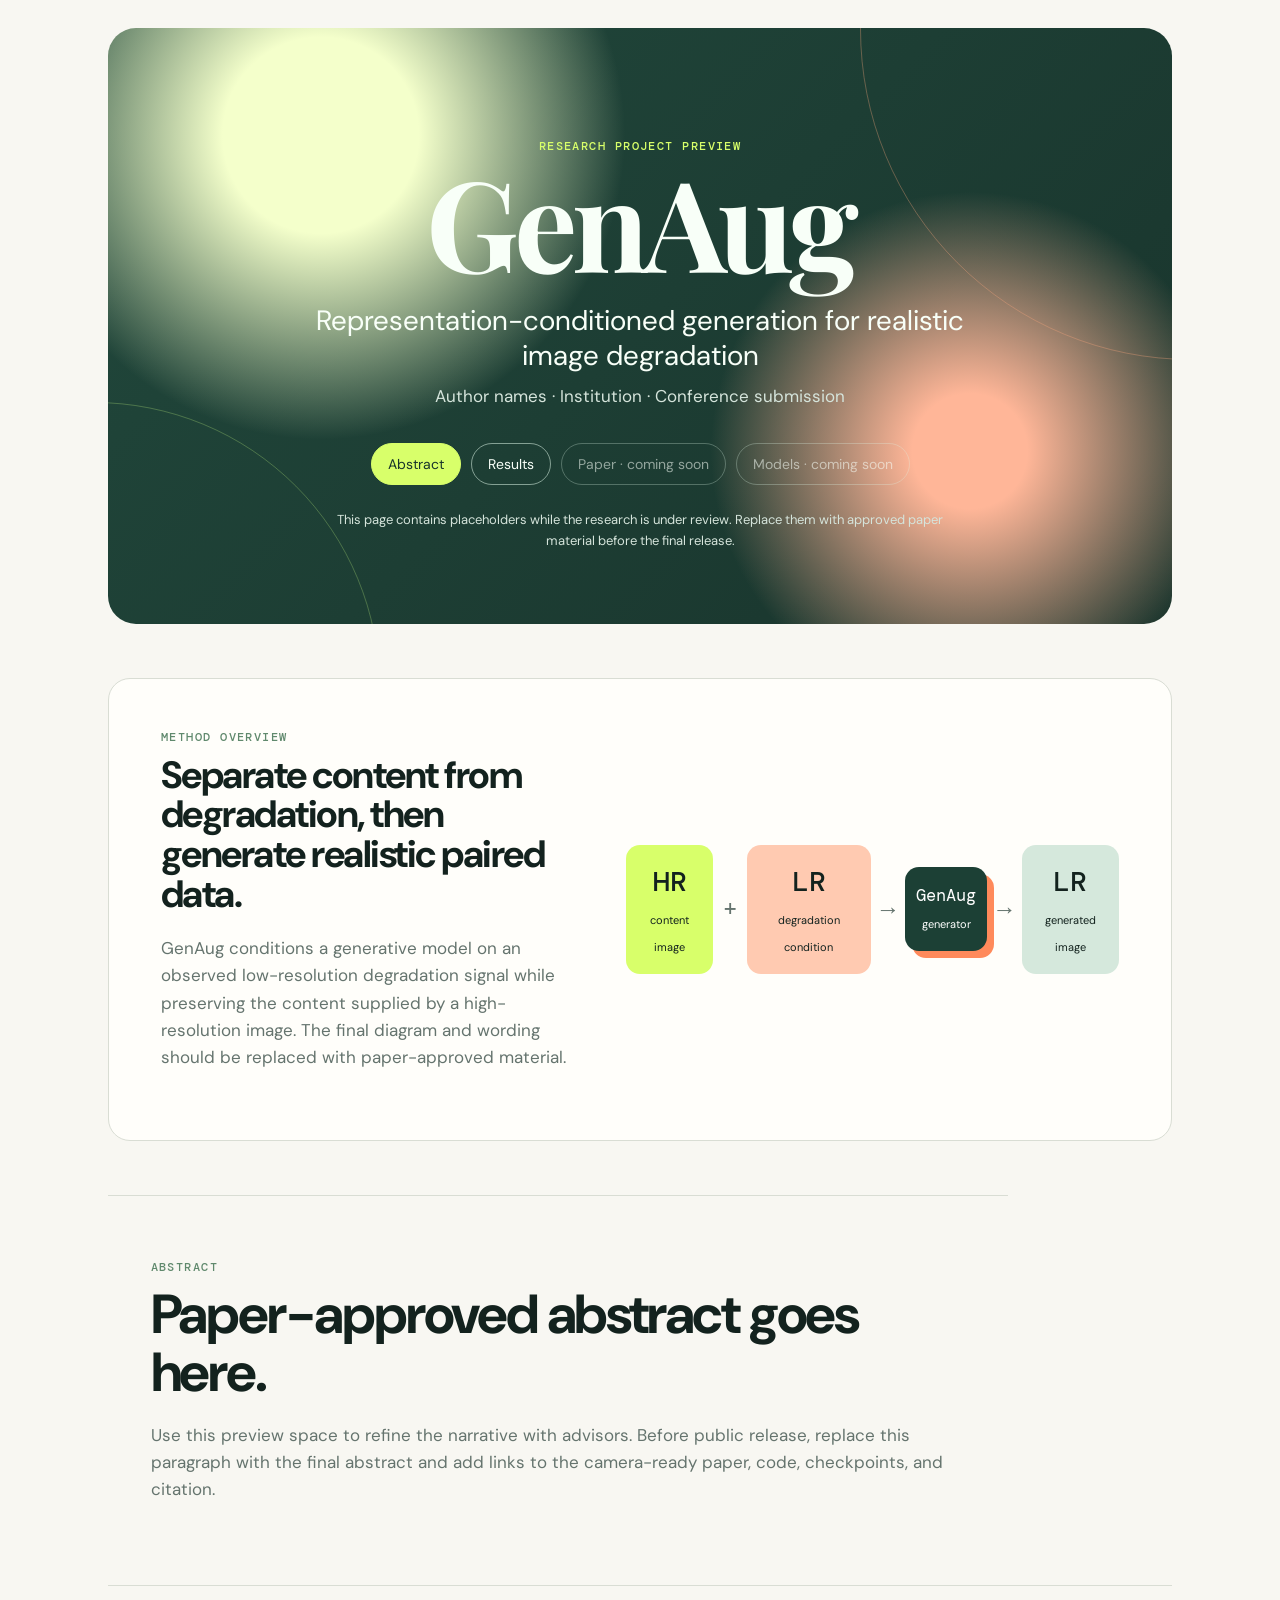
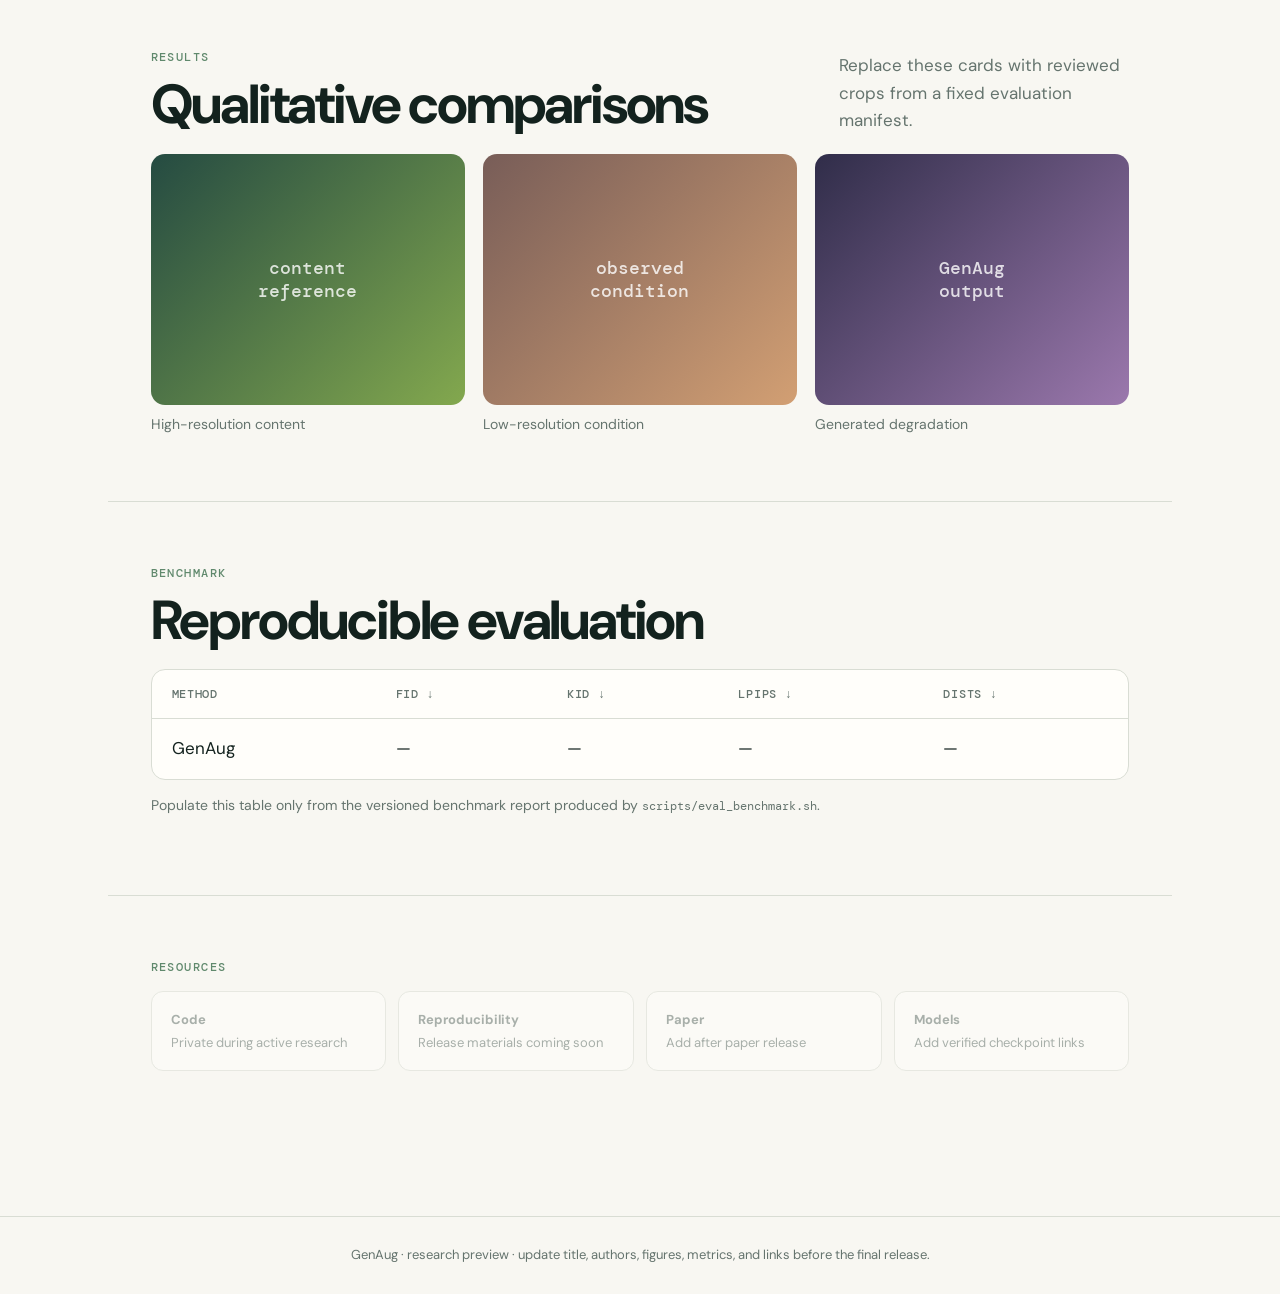
==== index.html @ 0b1ef313 "Add GenAug project page preview" ====
<!doctype html>
<html lang="en">
  <head>
    <meta charset="utf-8">
    <meta name="viewport" content="width=device-width, initial-scale=1">
    <meta name="description" content="GenAug: a project page preview for a representation-conditioned image-degradation generation method.">
    <title>GenAug — Project Page Preview</title>
    <link rel="stylesheet" href="assets/site.css">
  </head>
  <body>
    <main>
      <section class="hero">
        <p class="eyebrow">RESEARCH PROJECT PREVIEW</p>
        <h1>GenAug</h1>
        <p class="subtitle">Representation-conditioned generation for realistic image degradation</p>
        <p class="authors">Author names · Institution · Conference submission</p>
        <div class="actions">
          <a class="button primary" href="#abstract">Abstract</a>
          <a class="button" href="#results">Results</a>
          <a class="button disabled" aria-disabled="true">Paper · coming soon</a>
          <a class="button disabled" aria-disabled="true">Models · coming soon</a>
        </div>
        <p class="preview-note">This page contains placeholders while the research is under review. Replace them with approved paper material before the final release.</p>
      </section>

      <section class="teaser" aria-label="Method overview">
        <div class="teaser-copy">
          <p class="section-label">Method overview</p>
          <h2>Separate content from degradation, then generate realistic paired data.</h2>
          <p>GenAug conditions a generative model on an observed low-resolution degradation signal while preserving the content supplied by a high-resolution image. The final diagram and wording should be replaced with paper-approved material.</p>
        </div>
        <div class="pipeline" role="img" aria-label="High-resolution content and low-resolution condition enter GenAug and produce a generated low-resolution image">
          <div class="node hr"><span>HR</span><small>content image</small></div>
          <div class="plus">+</div>
          <div class="node lr"><span>LR</span><small>degradation condition</small></div>
          <div class="arrow">→</div>
          <div class="model">GenAug<br><small>generator</small></div>
          <div class="arrow">→</div>
          <div class="node output"><span>LR</span><small>generated image</small></div>
        </div>
      </section>

      <section id="abstract" class="content-section abstract">
        <p class="section-label">Abstract</p>
        <h2>Paper-approved abstract goes here.</h2>
        <p>Use this preview space to refine the narrative with advisors. Before public release, replace this paragraph with the final abstract and add links to the camera-ready paper, code, checkpoints, and citation.</p>
      </section>

      <section id="results" class="content-section">
        <div class="section-heading">
          <div>
            <p class="section-label">Results</p>
            <h2>Qualitative comparisons</h2>
          </div>
          <p>Replace these cards with reviewed crops from a fixed evaluation manifest.</p>
        </div>
        <div class="gallery">
          <figure class="sample sample-one"><div class="image-placeholder">content<br>reference</div><figcaption>High-resolution content</figcaption></figure>
          <figure class="sample sample-two"><div class="image-placeholder">observed<br>condition</div><figcaption>Low-resolution condition</figcaption></figure>
          <figure class="sample sample-three"><div class="image-placeholder">GenAug<br>output</div><figcaption>Generated degradation</figcaption></figure>
        </div>
      </section>

      <section class="content-section benchmark">
        <p class="section-label">Benchmark</p>
        <h2>Reproducible evaluation</h2>
        <div class="table-wrap">
          <table>
            <thead><tr><th>Method</th><th>FID ↓</th><th>KID ↓</th><th>LPIPS ↓</th><th>DISTS ↓</th></tr></thead>
            <tbody><tr><td>GenAug</td><td>—</td><td>—</td><td>—</td><td>—</td></tr></tbody>
          </table>
        </div>
        <p class="caption">Populate this table only from the versioned benchmark report produced by <code>scripts/eval_benchmark.sh</code>.</p>
      </section>

      <section class="content-section resources">
        <p class="section-label">Resources</p>
        <div class="resource-grid">
          <span class="resource-disabled"><strong>Code</strong><span>Private during active research</span></span>
          <span class="resource-disabled"><strong>Reproducibility</strong><span>Release materials coming soon</span></span>
          <span class="resource-disabled"><strong>Paper</strong><span>Add after paper release</span></span>
          <span class="resource-disabled"><strong>Models</strong><span>Add verified checkpoint links</span></span>
        </div>
      </section>
    </main>
    <footer>GenAug · research preview · update title, authors, figures, metrics, and links before the final release.</footer>
  </body>
</html>
---- assets/site.css ----
@import url('https://fonts.googleapis.com/css2?family=DM+Mono:wght@400;500&family=DM+Sans:wght@400;500;600;700&family=Playfair+Display:wght@600;700&display=swap');

:root { --ink:#13221e; --muted:#65746e; --paper:#f8f7f2; --lime:#d8ff6a; --orange:#ff8a5b; --line:#d9ddd4; --card:#fffefa; }
* { box-sizing:border-box; }
html { scroll-behavior:smooth; }
body { margin:0; color:var(--ink); background:var(--paper); font:17px/1.6 "DM Sans",sans-serif; }
main { max-width:1120px; margin:auto; padding:28px 28px 80px; }
.hero { min-height:565px; padding:112px 9% 72px; text-align:center; border-radius:28px; overflow:hidden; position:relative; background:radial-gradient(circle at 20% 18%, #f4ffcb 0 10%, transparent 31%),radial-gradient(circle at 81% 71%, #ffb698 0 6%, transparent 27%),linear-gradient(135deg,#21483c,#19342c); color:#f8fff8; }
.hero:before,.hero:after { content:""; position:absolute; border:1px solid #caff8344; border-radius:50%; width:570px; height:570px; left:-300px; bottom:-350px; }.hero:after{left:auto;bottom:auto;right:-350px;top:-330px;width:660px;height:660px;border-color:#ffa97e55}.hero>*{position:relative;z-index:1}
.eyebrow,.section-label { margin:0 0 13px; color:#60896d; font:500 12px/1 "DM Mono",monospace; letter-spacing:.12em; text-transform:uppercase; }.hero .eyebrow { color:var(--lime); }
h1,h2 { letter-spacing:-.04em; line-height:1.05; } h1 { margin:0; font:700 clamp(64px,11vw,126px)/.9 "Playfair Display",serif; } h2 { margin:0 0 20px; font-size:clamp(32px,5vw,55px); }
.subtitle { max-width:680px; margin:25px auto 10px; font-size:clamp(20px,3vw,28px); line-height:1.25; }.authors,.preview-note { color:#d5e4db; }.authors { margin:0 0 32px; }.preview-note { max-width:610px; margin:25px auto 0; font-size:13px; }
.actions { display:flex; justify-content:center; flex-wrap:wrap; gap:10px; }.button { padding:9px 16px; border:1px solid #dff7e888; border-radius:100px; color:inherit; text-decoration:none; font-size:14px; }.button.primary{background:var(--lime);border-color:var(--lime);color:#18352b}.button.disabled{opacity:.54;cursor:not-allowed}
.teaser { display:grid; grid-template-columns:1fr 1.2fr; align-items:center; gap:55px; margin:54px 0; padding:52px; background:var(--card); border:1px solid var(--line); border-radius:22px; }.teaser h2{font-size:38px}.teaser p:not(.section-label){color:var(--muted)}
.pipeline { display:flex; align-items:center; justify-content:center; gap:10px; font-family:"DM Mono",monospace; text-align:center; }.node,.model { min-width:82px; padding:15px 10px; border-radius:14px; }.node span{display:block;font-size:28px;font-weight:500}.node small,.model small{font:11px "DM Sans",sans-serif}.hr{background:#d8ff6a}.lr{background:#ffcab1}.model{background:#1c4035;color:#fff;box-shadow:7px 7px 0 var(--orange)}.output{background:#d5e8dc}.plus,.arrow{font-size:24px;color:var(--muted)}
.content-section { padding:65px 4%; border-top:1px solid var(--line); }.abstract { max-width:900px; }.content-section>p:not(.section-label),.section-heading>p,.caption { color:var(--muted); }.section-heading { display:flex; justify-content:space-between; gap:30px; align-items:end; }.section-heading>p{max-width:290px;margin:0 0 20px}.gallery { display:grid; grid-template-columns:repeat(3,1fr); gap:18px; }.sample { margin:0; }.image-placeholder { aspect-ratio:1.25; display:grid; place-content:center; text-align:center; color:#ffffffcc; font:500 18px/1.25 "DM Mono",monospace; border-radius:14px; }.sample-one .image-placeholder{background:linear-gradient(135deg,#254b42,#83a84e)}.sample-two .image-placeholder{background:linear-gradient(135deg,#785d58,#d29f73)}.sample-three .image-placeholder{background:linear-gradient(135deg,#302d49,#9b78ad)}figcaption{margin-top:8px;font-size:14px;color:var(--muted)}
.table-wrap{overflow:auto;border:1px solid var(--line);border-radius:14px;background:var(--card)}table{border-collapse:collapse;width:100%;min-width:560px}th,td{padding:16px 20px;text-align:left;border-bottom:1px solid var(--line)}th{font:500 12px "DM Mono",monospace;letter-spacing:.06em;text-transform:uppercase;color:var(--muted)}tbody tr:last-child td{border:0}.caption{font-size:14px}.caption code{font-family:"DM Mono",monospace;font-size:12px}
.resource-grid{display:grid;grid-template-columns:repeat(4,1fr);gap:12px}.resource-grid>a,.resource-disabled{padding:19px;border:1px solid var(--line);border-radius:12px;background:var(--card);text-decoration:none;color:var(--ink)}.resource-grid>a:hover{transform:translateY(-2px);border-color:#83a84e}.resource-grid strong,.resource-grid span{display:block}.resource-grid span{margin-top:5px;color:var(--muted);font-size:13px;line-height:1.35}.resource-disabled{opacity:.54}footer{padding:28px;text-align:center;color:var(--muted);font-size:13px;border-top:1px solid var(--line)}
@media(max-width:760px){main{padding:12px 12px 50px}.hero{min-height:auto;padding:85px 24px 55px;border-radius:18px}.teaser{grid-template-columns:1fr;padding:32px 25px;gap:28px}.pipeline{flex-wrap:wrap}.arrow{display:none}.section-heading{display:block}.gallery,.resource-grid{grid-template-columns:1fr}.content-section{padding:46px 4%}}
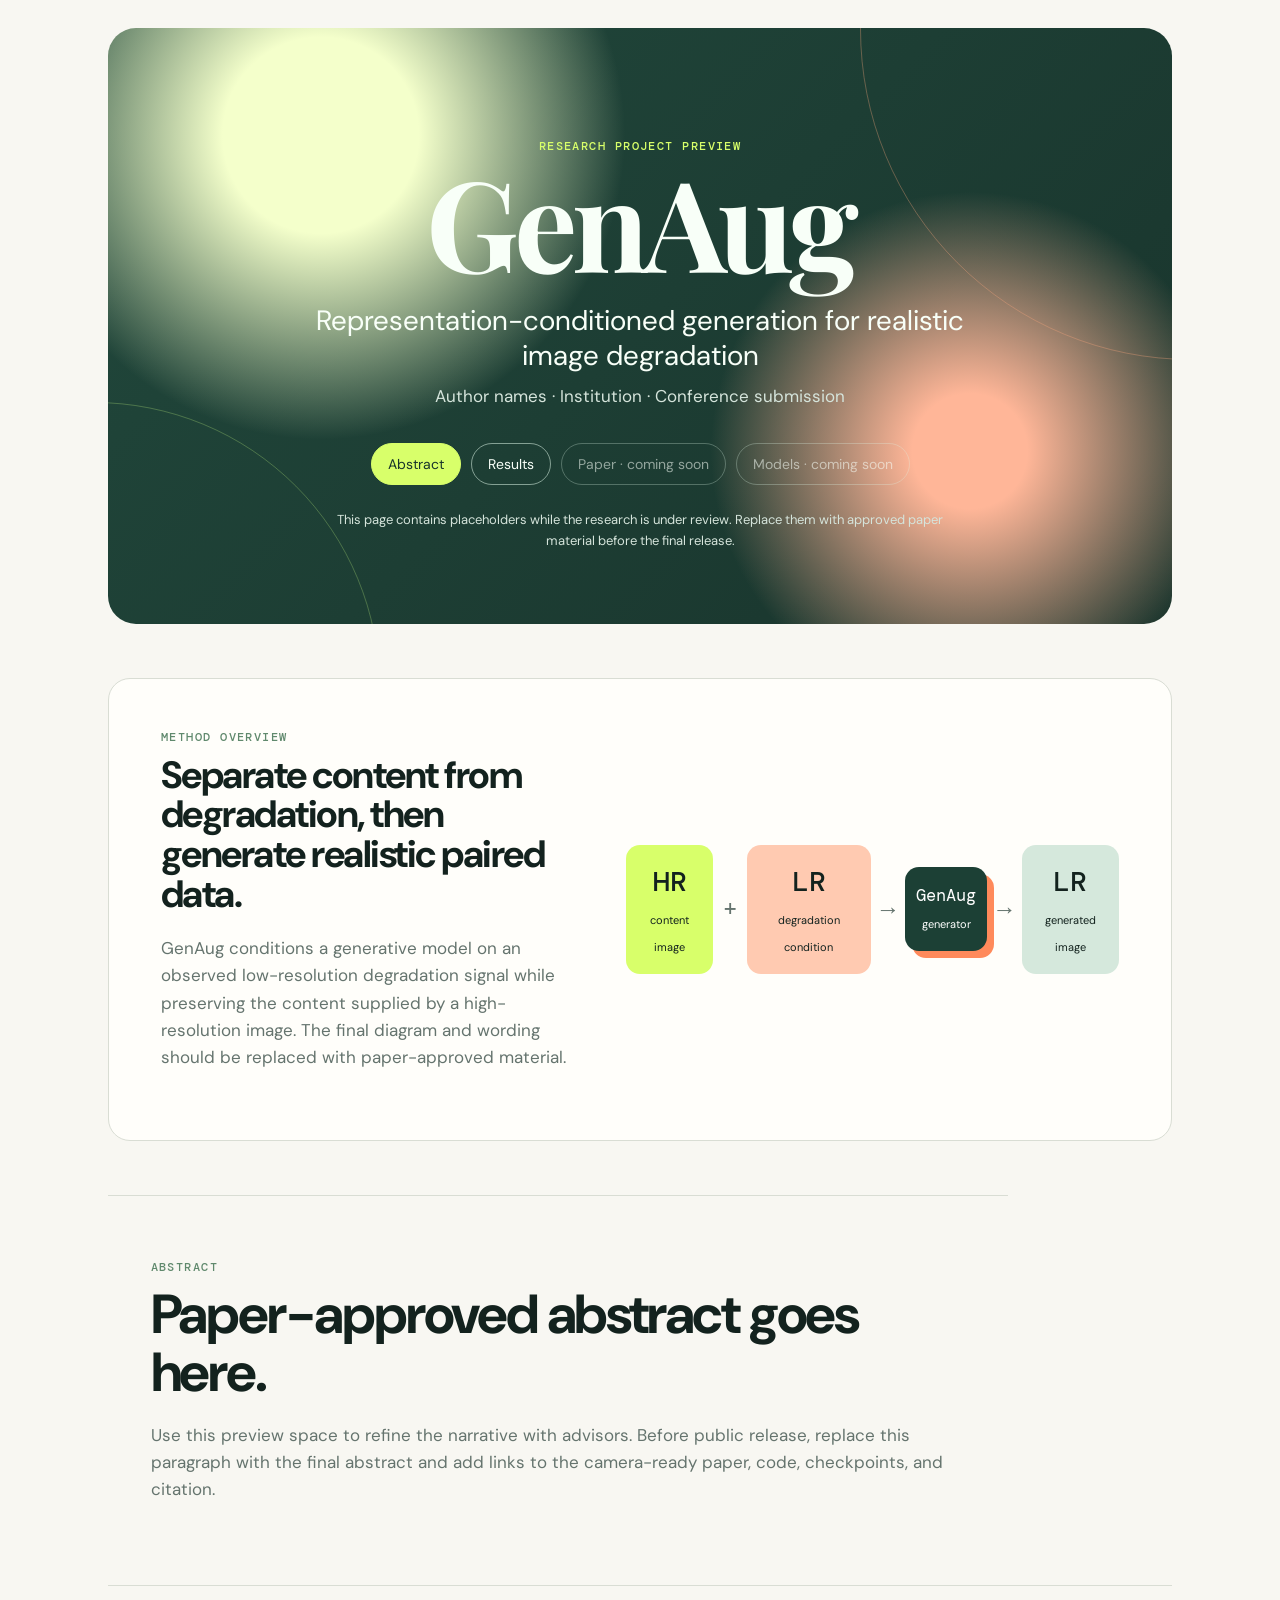
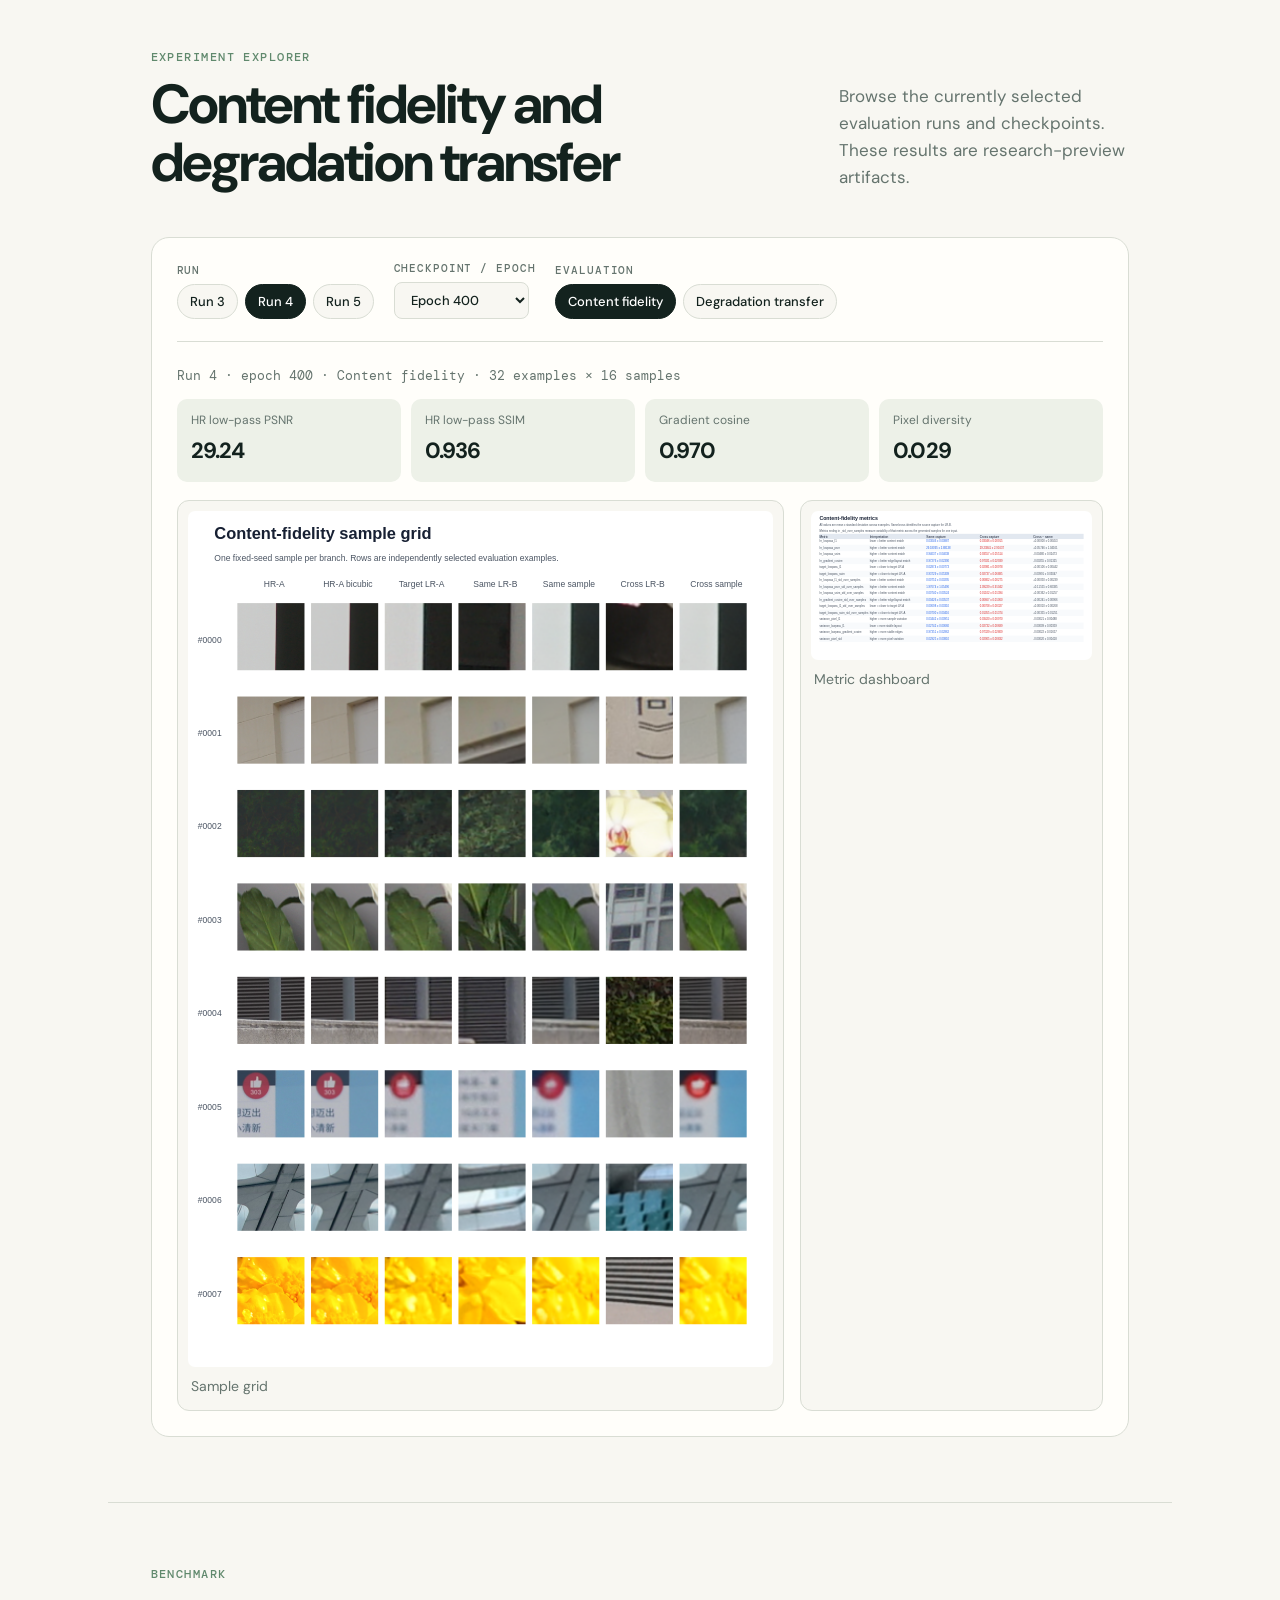
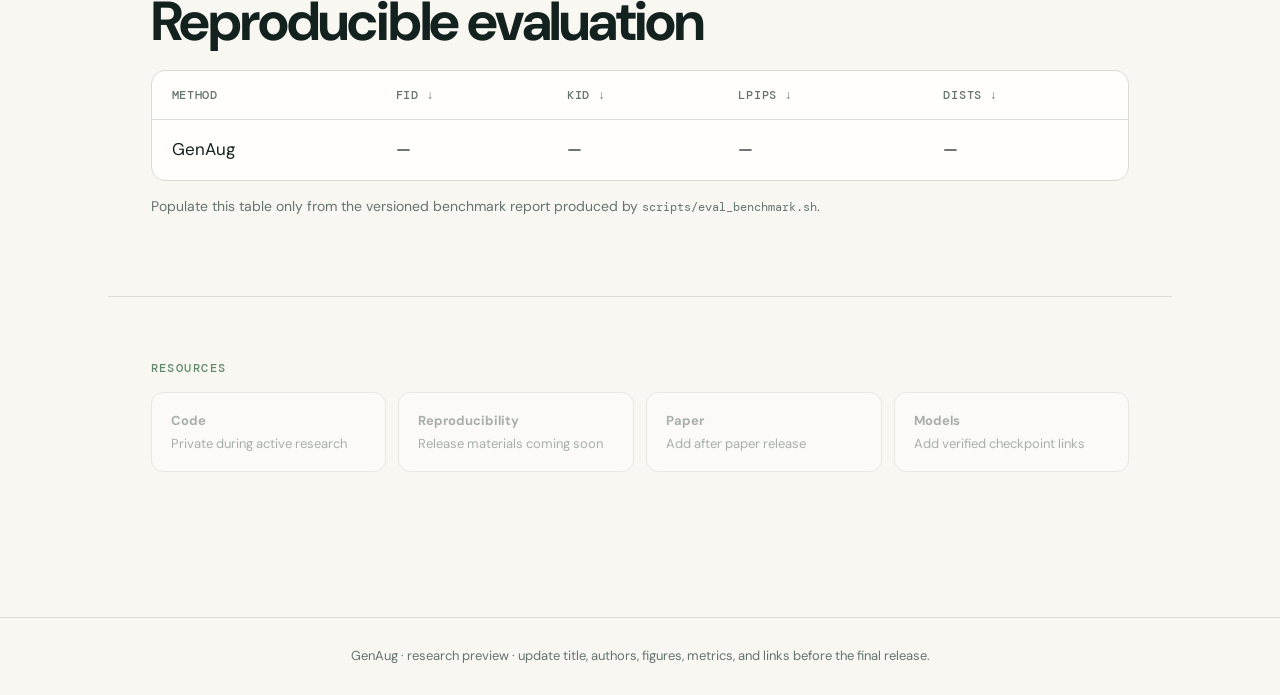
==== commit 614f9f7a: "Add Run 3-5 evaluation explorer" ====
--- a/index.html
+++ b/index.html
@@ -46,18 +46,22 @@
         <p>Use this preview space to refine the narrative with advisors. Before public release, replace this paragraph with the final abstract and add links to the camera-ready paper, code, checkpoints, and citation.</p>
       </section>
 
-      <section id="results" class="content-section">
+      <section id="results" class="content-section experiments">
         <div class="section-heading">
           <div>
-            <p class="section-label">Results</p>
-            <h2>Qualitative comparisons</h2>
+            <p class="section-label">Experiment explorer</p>
+            <h2>Content fidelity and degradation transfer</h2>
           </div>
-          <p>Replace these cards with reviewed crops from a fixed evaluation manifest.</p>
+          <p>Browse the currently selected evaluation runs and checkpoints. These results are research-preview artifacts.</p>
         </div>
-        <div class="gallery">
-          <figure class="sample sample-one"><div class="image-placeholder">content<br>reference</div><figcaption>High-resolution content</figcaption></figure>
-          <figure class="sample sample-two"><div class="image-placeholder">observed<br>condition</div><figcaption>Low-resolution condition</figcaption></figure>
-          <figure class="sample sample-three"><div class="image-placeholder">GenAug<br>output</div><figcaption>Generated degradation</figcaption></figure>
+        <div id="experiment-explorer" class="explorer" aria-live="polite">
+          <div class="explorer-controls">
+            <div><span class="control-label">Run</span><div id="run-controls" class="chip-group"></div></div>
+            <label><span class="control-label">Checkpoint / epoch</span><select id="epoch-select"></select></label>
+            <div><span class="control-label">Evaluation</span><div id="evaluation-controls" class="chip-group"></div></div>
+          </div>
+          <div id="experiment-summary" class="experiment-summary"></div>
+          <div id="experiment-assets" class="experiment-assets"></div>
         </div>
       </section>
 
@@ -84,5 +88,6 @@
       </section>
     </main>
     <footer>GenAug · research preview · update title, authors, figures, metrics, and links before the final release.</footer>
+    <script src="assets/results.js"></script>
   </body>
 </html>
--- a/assets/site.css
+++ b/assets/site.css
@@ -16,4 +16,5 @@
 .content-section { padding:65px 4%; border-top:1px solid var(--line); }.abstract { max-width:900px; }.content-section>p:not(.section-label),.section-heading>p,.caption { color:var(--muted); }.section-heading { display:flex; justify-content:space-between; gap:30px; align-items:end; }.section-heading>p{max-width:290px;margin:0 0 20px}.gallery { display:grid; grid-template-columns:repeat(3,1fr); gap:18px; }.sample { margin:0; }.image-placeholder { aspect-ratio:1.25; display:grid; place-content:center; text-align:center; color:#ffffffcc; font:500 18px/1.25 "DM Mono",monospace; border-radius:14px; }.sample-one .image-placeholder{background:linear-gradient(135deg,#254b42,#83a84e)}.sample-two .image-placeholder{background:linear-gradient(135deg,#785d58,#d29f73)}.sample-three .image-placeholder{background:linear-gradient(135deg,#302d49,#9b78ad)}figcaption{margin-top:8px;font-size:14px;color:var(--muted)}
 .table-wrap{overflow:auto;border:1px solid var(--line);border-radius:14px;background:var(--card)}table{border-collapse:collapse;width:100%;min-width:560px}th,td{padding:16px 20px;text-align:left;border-bottom:1px solid var(--line)}th{font:500 12px "DM Mono",monospace;letter-spacing:.06em;text-transform:uppercase;color:var(--muted)}tbody tr:last-child td{border:0}.caption{font-size:14px}.caption code{font-family:"DM Mono",monospace;font-size:12px}
 .resource-grid{display:grid;grid-template-columns:repeat(4,1fr);gap:12px}.resource-grid>a,.resource-disabled{padding:19px;border:1px solid var(--line);border-radius:12px;background:var(--card);text-decoration:none;color:var(--ink)}.resource-grid>a:hover{transform:translateY(-2px);border-color:#83a84e}.resource-grid strong,.resource-grid span{display:block}.resource-grid span{margin-top:5px;color:var(--muted);font-size:13px;line-height:1.35}.resource-disabled{opacity:.54}footer{padding:28px;text-align:center;color:var(--muted);font-size:13px;border-top:1px solid var(--line)}
-@media(max-width:760px){main{padding:12px 12px 50px}.hero{min-height:auto;padding:85px 24px 55px;border-radius:18px}.teaser{grid-template-columns:1fr;padding:32px 25px;gap:28px}.pipeline{flex-wrap:wrap}.arrow{display:none}.section-heading{display:block}.gallery,.resource-grid{grid-template-columns:1fr}.content-section{padding:46px 4%}}
+.explorer{margin-top:25px;padding:25px;border:1px solid var(--line);border-radius:18px;background:var(--card)}.explorer-controls{display:flex;gap:20px;align-items:end;flex-wrap:wrap;padding-bottom:22px;border-bottom:1px solid var(--line)}.control-label{display:block;margin-bottom:8px;color:var(--muted);font:500 11px/1 "DM Mono",monospace;letter-spacing:.08em;text-transform:uppercase}.chip-group{display:flex;gap:7px;flex-wrap:wrap}.chip{padding:8px 12px;border:1px solid var(--line);border-radius:999px;background:var(--paper);color:var(--ink);font:500 13px "DM Sans",sans-serif;cursor:pointer}.chip:hover,.chip.selected{background:var(--ink);border-color:var(--ink);color:#fff}select{min-width:135px;padding:8px 12px;border:1px solid var(--line);border-radius:8px;background:var(--paper);color:var(--ink);font:500 13px "DM Sans",sans-serif}.experiment-summary{padding:25px 0 18px}.result-kicker{margin:0 0 15px;color:var(--muted);font:13px "DM Mono",monospace}.metrics{display:grid;grid-template-columns:repeat(4,1fr);gap:10px}.metric{padding:14px;border-radius:10px;background:#edf1e8}.metric span{display:block;color:var(--muted);font-size:12px;line-height:1.25}.metric strong{display:block;margin-top:5px;font-size:22px;letter-spacing:-.04em}.experiment-assets{display:grid;grid-template-columns:2fr 1fr;gap:16px}.result-figure{margin:0;padding:10px;border:1px solid var(--line);border-radius:12px;background:var(--paper)}.result-figure img{display:block;width:100%;height:auto;border-radius:7px}.result-figure figcaption{margin:8px 3px 2px}.asset-note,.loading{margin:0;padding:22px;border-radius:10px;background:#f1f3ee;color:var(--muted);font-size:14px}
+@media(max-width:760px){main{padding:12px 12px 50px}.hero{min-height:auto;padding:85px 24px 55px;border-radius:18px}.teaser{grid-template-columns:1fr;padding:32px 25px;gap:28px}.pipeline{flex-wrap:wrap}.arrow{display:none}.section-heading{display:block}.gallery,.resource-grid,.metrics,.experiment-assets{grid-template-columns:1fr}.content-section{padding:46px 4%}.explorer{padding:17px}}
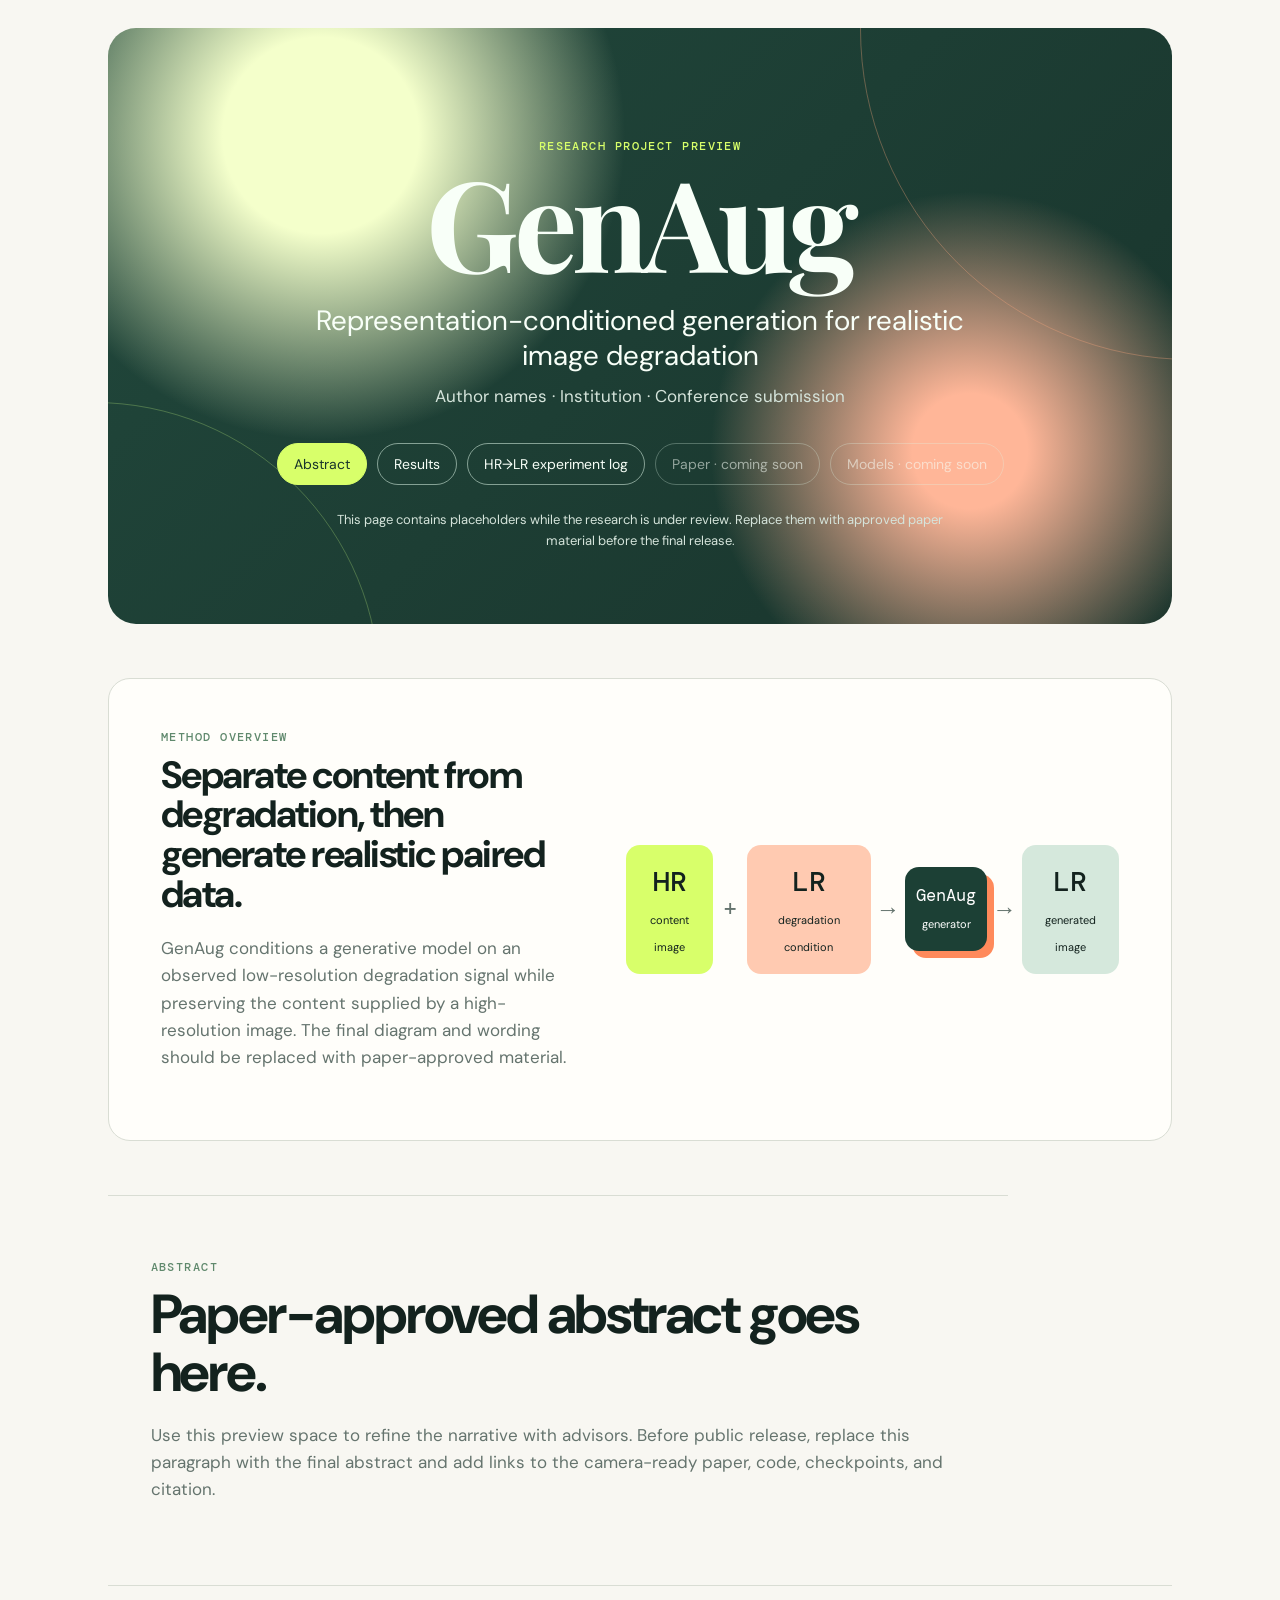
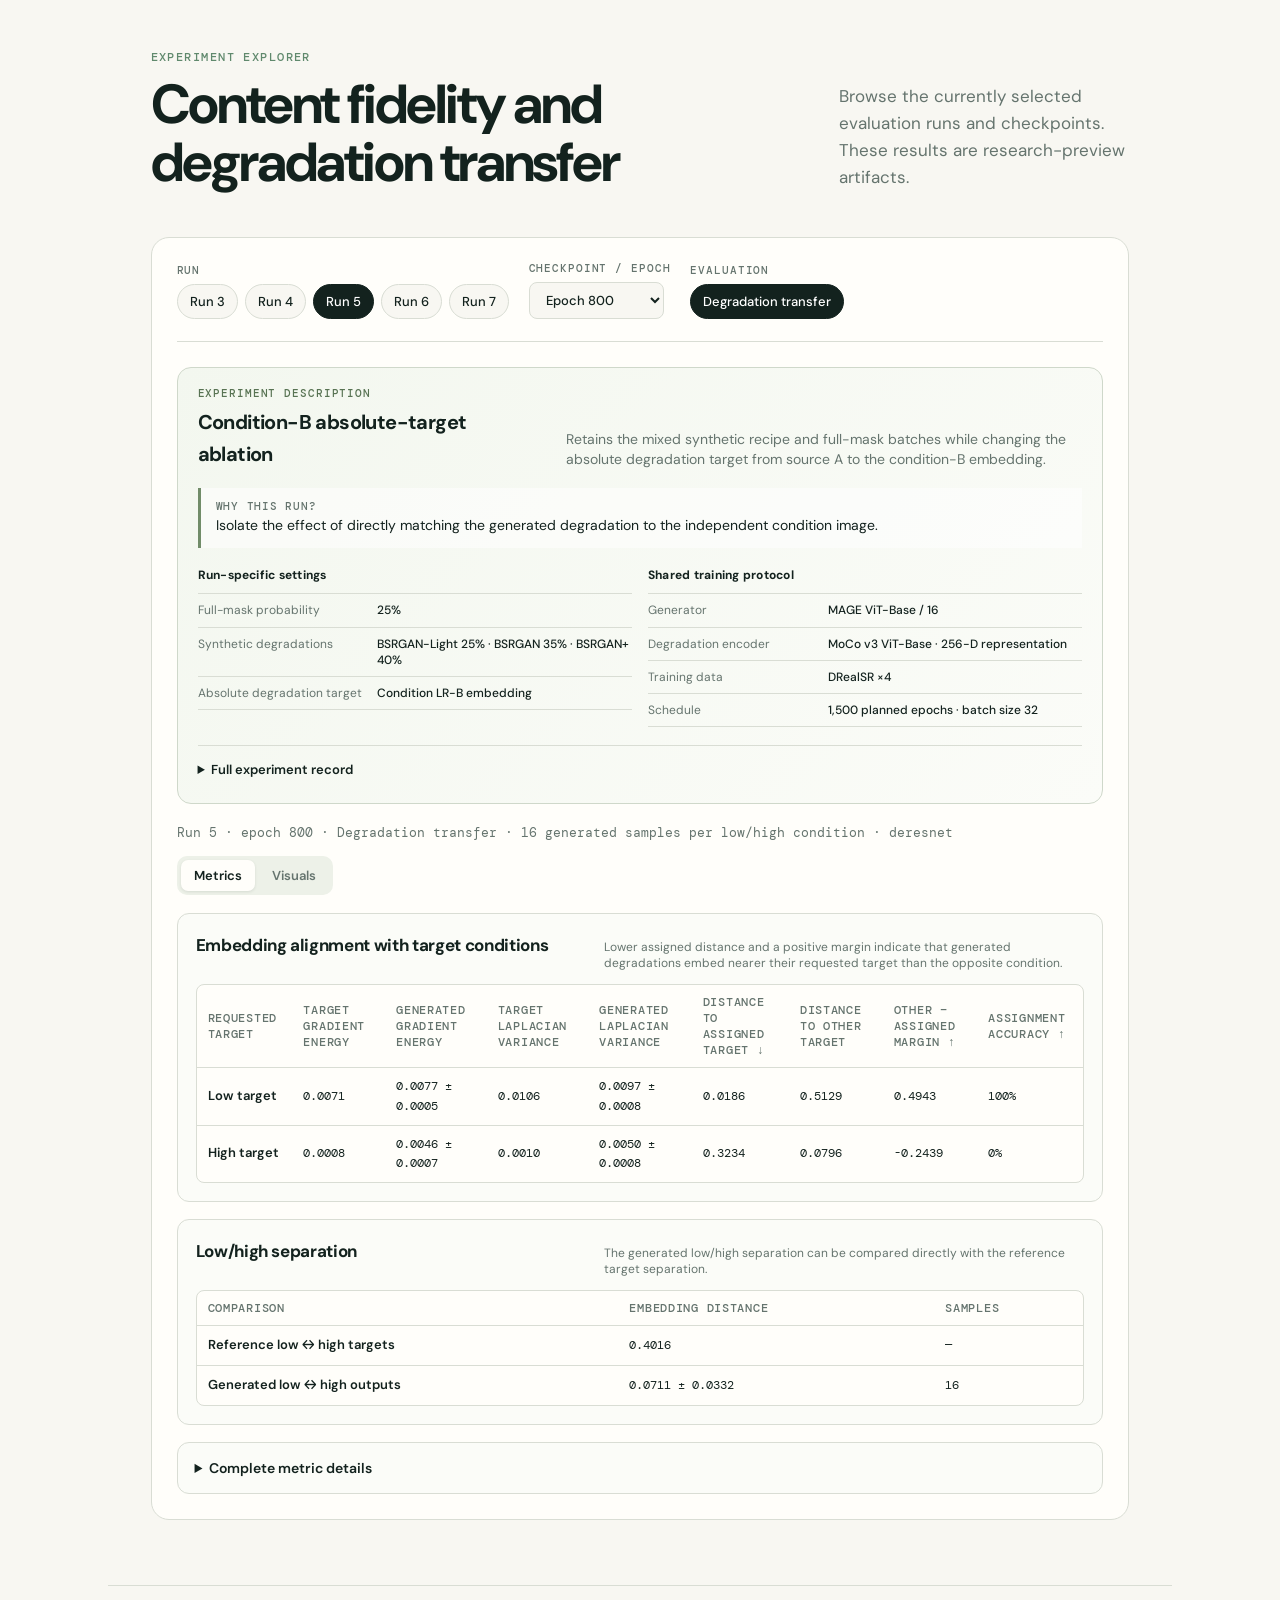
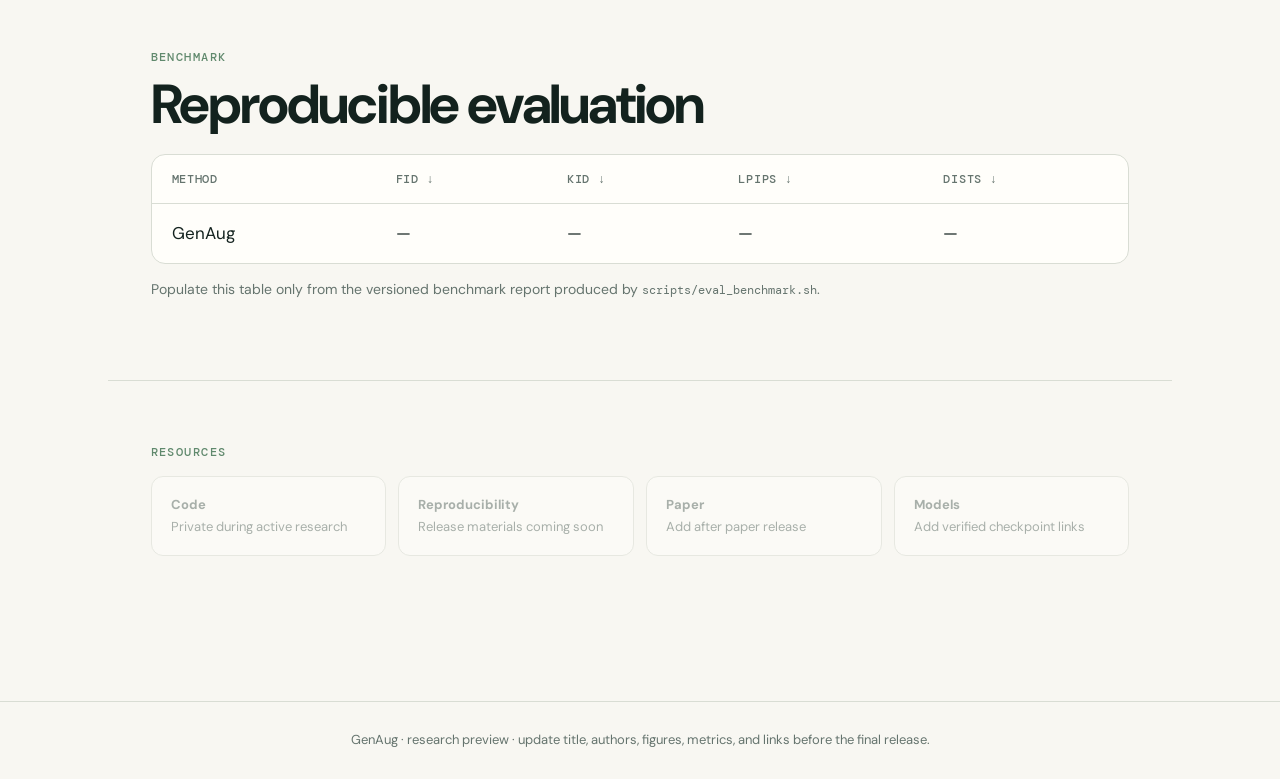
==== commit 0b450089: "Add HR->LR generator experiment log page lrgen.html lists seven lr_generation experiments (perceptua" ====
--- a/index.html
+++ b/index.html
@@ -17,6 +17,7 @@
         <div class="actions">
           <a class="button primary" href="#abstract">Abstract</a>
           <a class="button" href="#results">Results</a>
+          <a class="button" href="lrgen.html">HR→LR experiment log</a>
           <a class="button disabled" aria-disabled="true">Paper · coming soon</a>
           <a class="button disabled" aria-disabled="true">Models · coming soon</a>
         </div>
--- a/assets/site.css
+++ b/assets/site.css
@@ -16,5 +16,7 @@
 .content-section { padding:65px 4%; border-top:1px solid var(--line); }.abstract { max-width:900px; }.content-section>p:not(.section-label),.section-heading>p,.caption { color:var(--muted); }.section-heading { display:flex; justify-content:space-between; gap:30px; align-items:end; }.section-heading>p{max-width:290px;margin:0 0 20px}.gallery { display:grid; grid-template-columns:repeat(3,1fr); gap:18px; }.sample { margin:0; }.image-placeholder { aspect-ratio:1.25; display:grid; place-content:center; text-align:center; color:#ffffffcc; font:500 18px/1.25 "DM Mono",monospace; border-radius:14px; }.sample-one .image-placeholder{background:linear-gradient(135deg,#254b42,#83a84e)}.sample-two .image-placeholder{background:linear-gradient(135deg,#785d58,#d29f73)}.sample-three .image-placeholder{background:linear-gradient(135deg,#302d49,#9b78ad)}figcaption{margin-top:8px;font-size:14px;color:var(--muted)}
 .table-wrap{overflow:auto;border:1px solid var(--line);border-radius:14px;background:var(--card)}table{border-collapse:collapse;width:100%;min-width:560px}th,td{padding:16px 20px;text-align:left;border-bottom:1px solid var(--line)}th{font:500 12px "DM Mono",monospace;letter-spacing:.06em;text-transform:uppercase;color:var(--muted)}tbody tr:last-child td{border:0}.caption{font-size:14px}.caption code{font-family:"DM Mono",monospace;font-size:12px}
 .resource-grid{display:grid;grid-template-columns:repeat(4,1fr);gap:12px}.resource-grid>a,.resource-disabled{padding:19px;border:1px solid var(--line);border-radius:12px;background:var(--card);text-decoration:none;color:var(--ink)}.resource-grid>a:hover{transform:translateY(-2px);border-color:#83a84e}.resource-grid strong,.resource-grid span{display:block}.resource-grid span{margin-top:5px;color:var(--muted);font-size:13px;line-height:1.35}.resource-disabled{opacity:.54}footer{padding:28px;text-align:center;color:var(--muted);font-size:13px;border-top:1px solid var(--line)}
-.explorer{margin-top:25px;padding:25px;border:1px solid var(--line);border-radius:18px;background:var(--card)}.explorer-controls{display:flex;gap:20px;align-items:end;flex-wrap:wrap;padding-bottom:22px;border-bottom:1px solid var(--line)}.control-label{display:block;margin-bottom:8px;color:var(--muted);font:500 11px/1 "DM Mono",monospace;letter-spacing:.08em;text-transform:uppercase}.chip-group{display:flex;gap:7px;flex-wrap:wrap}.chip{padding:8px 12px;border:1px solid var(--line);border-radius:999px;background:var(--paper);color:var(--ink);font:500 13px "DM Sans",sans-serif;cursor:pointer}.chip:hover,.chip.selected{background:var(--ink);border-color:var(--ink);color:#fff}select{min-width:135px;padding:8px 12px;border:1px solid var(--line);border-radius:8px;background:var(--paper);color:var(--ink);font:500 13px "DM Sans",sans-serif}.experiment-summary{padding:25px 0 18px}.result-kicker{margin:0 0 15px;color:var(--muted);font:13px "DM Mono",monospace}.metrics{display:grid;grid-template-columns:repeat(4,1fr);gap:10px}.metric{padding:14px;border-radius:10px;background:#edf1e8}.metric span{display:block;color:var(--muted);font-size:12px;line-height:1.25}.metric strong{display:block;margin-top:5px;font-size:22px;letter-spacing:-.04em}.experiment-assets{display:grid;grid-template-columns:2fr 1fr;gap:16px}.result-figure{margin:0;padding:10px;border:1px solid var(--line);border-radius:12px;background:var(--paper)}.result-figure img{display:block;width:100%;height:auto;border-radius:7px}.result-figure figcaption{margin:8px 3px 2px}.asset-note,.loading{margin:0;padding:22px;border-radius:10px;background:#f1f3ee;color:var(--muted);font-size:14px}
-@media(max-width:760px){main{padding:12px 12px 50px}.hero{min-height:auto;padding:85px 24px 55px;border-radius:18px}.teaser{grid-template-columns:1fr;padding:32px 25px;gap:28px}.pipeline{flex-wrap:wrap}.arrow{display:none}.section-heading{display:block}.gallery,.resource-grid,.metrics,.experiment-assets{grid-template-columns:1fr}.content-section{padding:46px 4%}.explorer{padding:17px}}
+.explorer{margin-top:25px;padding:25px;border:1px solid var(--line);border-radius:18px;background:var(--card)}.explorer-controls{display:flex;gap:20px;align-items:end;flex-wrap:wrap;padding-bottom:22px;border-bottom:1px solid var(--line)}.control-label{display:block;margin-bottom:8px;color:var(--muted);font:500 11px/1 "DM Mono",monospace;letter-spacing:.08em;text-transform:uppercase}.chip-group{display:flex;gap:7px;flex-wrap:wrap}.chip{padding:8px 12px;border:1px solid var(--line);border-radius:999px;background:var(--paper);color:var(--ink);font:500 13px "DM Sans",sans-serif;cursor:pointer}.chip:hover,.chip.selected{background:var(--ink);border-color:var(--ink);color:#fff}select{min-width:135px;padding:8px 12px;border:1px solid var(--line);border-radius:8px;background:var(--paper);color:var(--ink);font:500 13px "DM Sans",sans-serif}.experiment-summary{padding:25px 0 18px}.result-kicker{margin:0 0 15px;color:var(--muted);font:13px "DM Mono",monospace}.result-tabs{display:flex;gap:4px;padding:4px;border-radius:10px;background:#edf1e8;width:max-content}.result-tab{padding:7px 13px;border:0;border-radius:7px;background:transparent;color:var(--muted);font:600 13px "DM Sans",sans-serif;cursor:pointer}.result-tab.active{background:var(--card);color:var(--ink);box-shadow:0 1px 3px #1b2d241c}.experiment-assets{display:block}.comparison-section{margin-bottom:17px;padding:18px;border:1px solid var(--line);border-radius:12px;background:#fbfcf8}.comparison-heading{display:flex;gap:18px;justify-content:space-between;align-items:baseline;margin-bottom:13px}.comparison-heading h3{margin:0;font-size:17px;letter-spacing:-.02em}.comparison-heading p{max-width:480px;margin:0;color:var(--muted);font-size:12px;line-height:1.35}.metric-table-wrap{overflow:auto;border:1px solid var(--line);border-radius:8px;background:var(--card)}.metric-table-wrap table{min-width:420px;font-size:13px}.metric-table-wrap th,.metric-table-wrap td{padding:9px 11px}.metric-table-wrap td:not(:first-child){font-family:"DM Mono",monospace;font-size:12px}.metric-table-wrap .metric-name{font-family:"DM Sans",sans-serif;font-weight:600}.metric-details{border:1px solid var(--line);border-radius:12px;background:#fbfcf8}.metric-details summary{padding:14px 17px;cursor:pointer;font-size:14px;font-weight:600}.detail-layout{display:grid;grid-template-columns:repeat(2,minmax(0,1fr));gap:15px;padding:0 17px 17px}.metric-section{padding:14px;border:1px solid var(--line);border-radius:10px;background:var(--paper)}.metric-section h3{margin:0 0 12px;font-size:14px;letter-spacing:-.01em}.result-figure{margin:0;padding:10px;border:1px solid var(--line);border-radius:12px;background:var(--paper)}.result-figure.qualitative{max-width:100%}.result-figure img{display:block;width:100%;height:auto;border-radius:7px}.result-figure figcaption{margin:8px 3px 2px}.asset-note,.loading{margin:0;padding:22px;border-radius:10px;background:#f1f3ee;color:var(--muted);font-size:14px}
+.experiment-card{margin:0 0 20px;padding:20px;border:1px solid #cfd8ca;border-radius:14px;background:linear-gradient(135deg,#f3f7ef,#fbfcf8)}.experiment-card-heading{display:grid;grid-template-columns:minmax(210px,.8fr) minmax(0,1.2fr);gap:24px;align-items:end}.card-eyebrow{margin:0 0 7px;color:#587353;font:500 11px/1 "DM Mono",monospace;letter-spacing:.08em;text-transform:uppercase}.experiment-card h3{margin:0;font-size:20px;letter-spacing:-.03em}.experiment-card-heading>p{margin:0;color:var(--muted);font-size:14px;line-height:1.45}.experiment-purpose{margin:18px 0;padding:13px 15px;border-left:3px solid #718c69;background:#ffffff8c}.experiment-purpose span{display:block;margin-bottom:4px;color:var(--muted);font:500 11px/1 "DM Mono",monospace;letter-spacing:.07em;text-transform:uppercase}.experiment-purpose p{margin:0;font-size:14px;line-height:1.4}.recipe-columns{display:grid;grid-template-columns:repeat(2,minmax(0,1fr));gap:16px}.recipe-columns h4{margin:0 0 8px;font-size:12px;letter-spacing:.02em}.recipe-list{margin:0;border-top:1px solid var(--line)}.recipe-item{display:grid;grid-template-columns:minmax(110px,.8fr) minmax(0,1.2fr);gap:10px;padding:8px 0;border-bottom:1px solid var(--line);font-size:12px;line-height:1.35}.recipe-item dt{color:var(--muted)}.recipe-item dd{margin:0;font-weight:500}@media(max-width:640px){.experiment-card-heading,.recipe-columns{grid-template-columns:1fr}.experiment-card-heading{gap:12px}.recipe-item{grid-template-columns:1fr;gap:2px}}
+.experiment-record{margin-top:18px;border-top:1px solid var(--line)}.experiment-record summary{padding:14px 0 2px;cursor:pointer;font-size:13px;font-weight:600}.experiment-record section{padding:14px 0;border-bottom:1px solid var(--line)}.experiment-record h4{margin:0 0 7px;font-size:13px}.experiment-record p,.experiment-record li{color:var(--muted);font-size:13px;line-height:1.45}.experiment-record p{margin:0 0 7px}.experiment-record ul{margin:0;padding-left:19px}.experiment-record li+li{margin-top:4px}
+@media(max-width:760px){main{padding:12px 12px 50px}.hero{min-height:auto;padding:85px 24px 55px;border-radius:18px}.teaser{grid-template-columns:1fr;padding:32px 25px;gap:28px}.pipeline{flex-wrap:wrap}.arrow{display:none}.section-heading,.comparison-heading{display:block}.comparison-heading p{margin-top:8px}.gallery,.resource-grid,.detail-layout{grid-template-columns:1fr}.content-section{padding:46px 4%}.explorer{padding:17px}}
